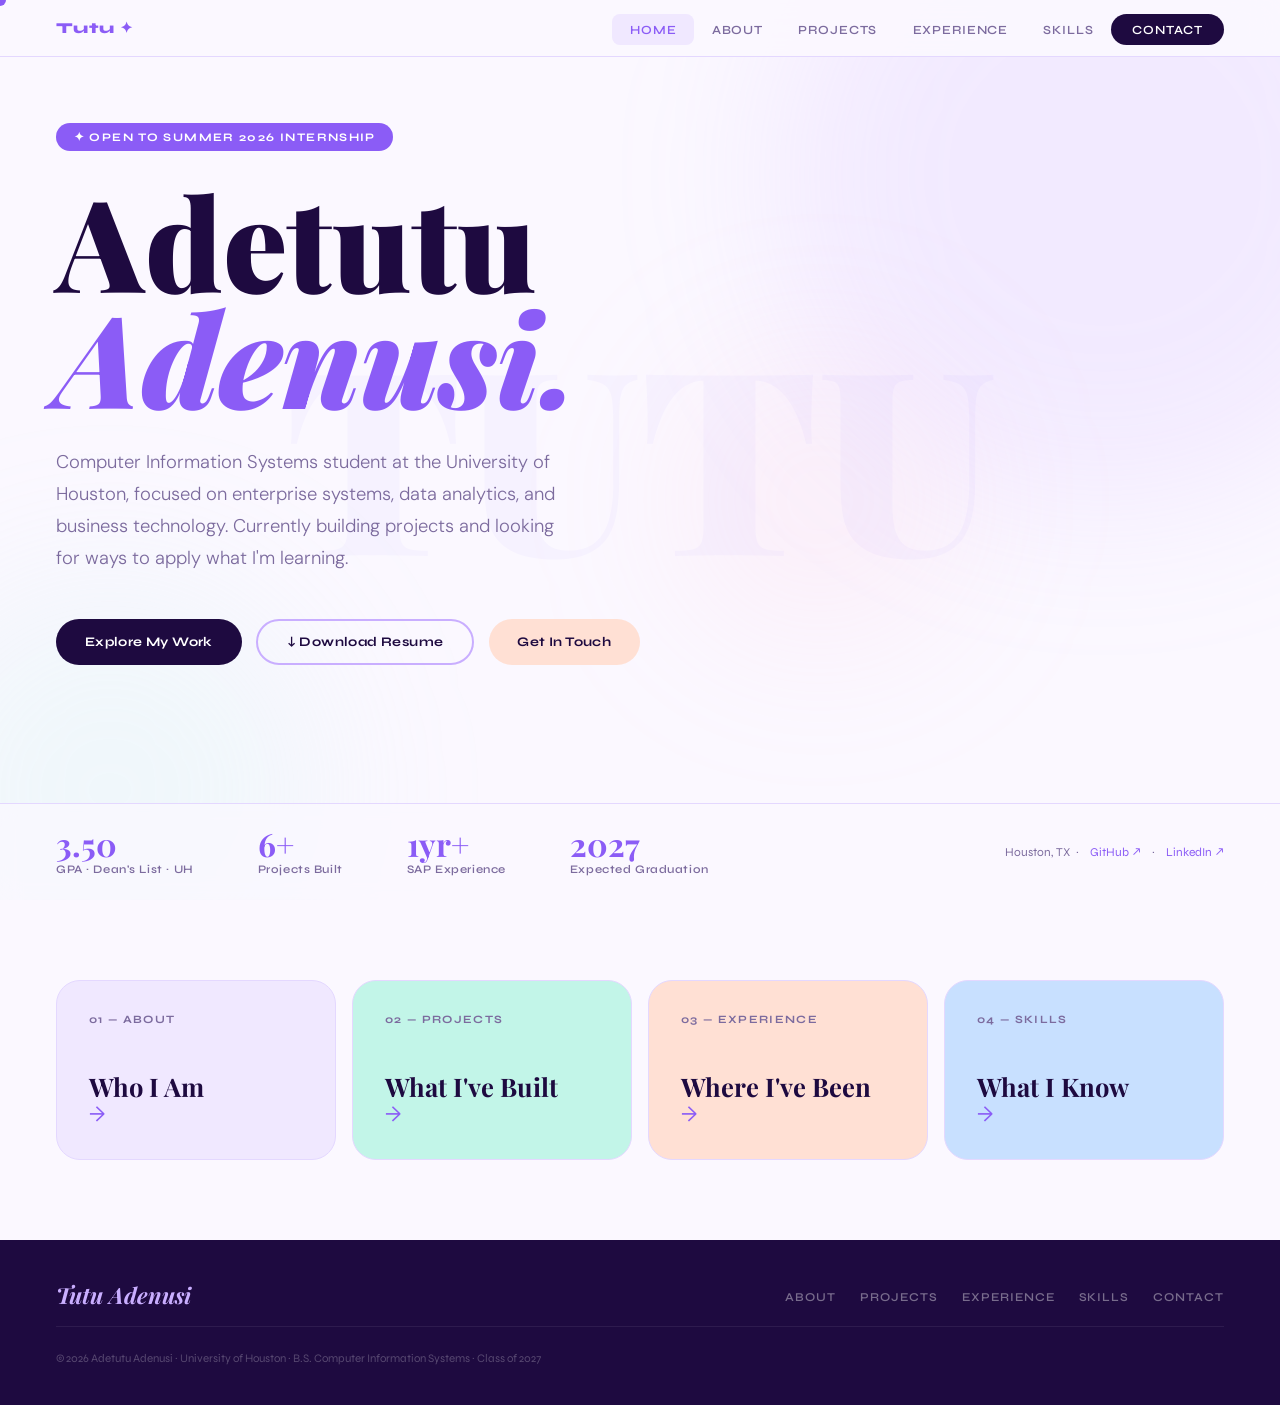
==== index.html @ 3a6b6d00 "Initial portfolio deployment Co-Authored-By: Claude Sonnet 4.6 <noreply@anthropic.com>" ====
<!DOCTYPE html>
<html lang="en">
<head>
  <meta charset="UTF-8"/><meta name="viewport" content="width=device-width, initial-scale=1.0"/>
  <title>Adetutu (Tutu) Adenusi</title>
  <link rel="preconnect" href="https://fonts.googleapis.com"/>
  <link rel="preconnect" href="https://fonts.gstatic.com" crossorigin/>
  <link href="https://fonts.googleapis.com/css2?family=Playfair+Display:ital,wght@0,700;0,900;1,700;1,900&family=Syne:wght@400;600;700;800&family=DM+Sans:wght@300;400;500&display=swap" rel="stylesheet"/>
  <link rel="stylesheet" href="style.css"/>
  <style>
    /* HOME ONLY */
    #hero{min-height:100vh;display:flex;flex-direction:column;justify-content:center;padding:0 3.5rem 7rem;position:relative;overflow:hidden}
    .hb1{width:650px;height:650px;background:rgba(196,160,255,.16);top:-150px;right:-150px;animation:blob 14s ease-in-out infinite alternate}
    .hb2{width:420px;height:420px;background:rgba(194,245,232,.18);bottom:-100px;left:-100px;animation:blob 18s ease-in-out infinite alternate-reverse}
    .hb3{width:280px;height:280px;background:rgba(255,184,212,.14);top:40%;right:25%;animation:blob 11s ease-in-out infinite alternate}
    .bg-name{position:absolute;font-family:'Playfair Display',serif;font-size:clamp(10rem,20vw,22rem);font-weight:900;color:rgba(139,92,246,.04);top:50%;left:50%;transform:translate(-50%,-50%);white-space:nowrap;pointer-events:none;user-select:none;line-height:1}
    .hero-content{position:relative;z-index:2;max-width:900px}
    .hero-tag{display:inline-flex;align-items:center;gap:.5rem;background:var(--violet);color:#fff;font-family:'Syne',sans-serif;font-size:.72rem;font-weight:700;letter-spacing:.12em;text-transform:uppercase;padding:.45rem 1.1rem;border-radius:100px;margin-bottom:2rem}
    h1{font-family:'Playfair Display',serif;font-size:clamp(4.5rem,10vw,9rem);font-weight:900;line-height:.9;color:var(--plum)}
    h1 em{font-style:italic;color:var(--violet);display:block}
    .hero-sub{font-size:1.15rem;color:var(--muted);font-weight:300;line-height:1.75;max-width:520px;margin:2rem 0 2.8rem}
    .hero-btns{display:flex;gap:.9rem;flex-wrap:wrap}
    .hero-bottom{position:absolute;bottom:0;left:0;right:0;border-top:1px solid var(--border);background:rgba(251,248,255,.7);backdrop-filter:blur(10px);display:flex;padding:1.5rem 3.5rem;gap:4rem;z-index:2}
    .hstat-n{font-family:'Playfair Display',serif;font-size:2rem;font-weight:700;color:var(--violet);line-height:1}
    .hstat-l{font-family:'Syne',sans-serif;font-size:.72rem;font-weight:600;letter-spacing:.05em;color:var(--muted);margin-top:.15rem}
    /* quick-nav cards */
    .quick-nav{padding:5rem 3.5rem;display:grid;grid-template-columns:repeat(4,1fr);gap:1rem}
    .qcard{border:1.5px solid var(--border);border-radius:24px;padding:2rem;text-decoration:none;display:flex;flex-direction:column;justify-content:space-between;min-height:180px;transition:all .25s;position:relative;overflow:hidden}
    .qcard:hover{transform:translateY(-5px);border-color:var(--lm);box-shadow:0 20px 50px rgba(139,92,246,.1)}
    .qcard-num{font-family:'Syne',sans-serif;font-size:.7rem;font-weight:700;letter-spacing:.12em;color:var(--muted);margin-bottom:1rem}
    .qcard-title{font-family:'Playfair Display',serif;font-size:1.6rem;font-weight:700;color:var(--plum);line-height:1.1}
    .qcard-arrow{font-size:1.3rem;color:var(--violet);align-self:flex-end}
    .qcard:nth-child(1){background:var(--ll)}
    .qcard:nth-child(2){background:var(--mint)}
    .qcard:nth-child(3){background:var(--peach)}
    .qcard:nth-child(4){background:var(--sky)}
    @media(max-width:900px){#hero{padding:8rem 1.5rem 6rem}.hero-bottom{display:none}.quick-nav{grid-template-columns:1fr 1fr;padding:3rem 1.5rem}}
  </style>
</head>
<body>
<div id="cur"></div>
<nav>
  <a href="index.html" class="logo">Tutu ✦</a>
  <ul class="nav-links">
    <li><a href="index.html" class="active">Home</a></li>
    <li><a href="about.html">About</a></li>
    <li><a href="projects.html">Projects</a></li>
    <li><a href="experience.html">Experience</a></li>
    <li><a href="skills.html">Skills</a></li>
    <li><a href="contact.html" class="nav-cta">Contact</a></li>
  </ul>
</nav>

<main>
  <section id="hero">
    <div class="blob hb1"></div>
    <div class="blob hb2"></div>
    <div class="blob hb3"></div>
    <div class="bg-name">TUTU</div>
    <div class="hero-content">
      <div class="hero-tag anim anim-1">✦ Open to Summer 2026 Internship</div>
      <h1 class="anim anim-2">Adetutu<em>Adenusi.</em></h1>
      <p class="hero-sub anim anim-3">Computer Information Systems student at the University of Houston, focused on enterprise systems, data analytics, and business technology. Currently building projects and looking for ways to apply what I'm learning.</p>
      <div class="hero-btns anim anim-4">
        <a href="about.html" class="btn btn-p">Explore My Work</a>
        <a href="./Adetutu_Adenusi_Resume.pdf" download class="btn btn-o">↓ Download Resume</a>
        <a href="contact.html" class="btn btn-s">Get In Touch</a>
      </div>
    </div>
    <div class="hero-bottom">
      <div><div class="hstat-n">3.50</div><div class="hstat-l">GPA · Dean's List · UH</div></div>
      <div><div class="hstat-n">6+</div><div class="hstat-l">Projects Built</div></div>
      <div><div class="hstat-n">1yr+</div><div class="hstat-l">SAP Experience</div></div>
      <div><div class="hstat-n">2027</div><div class="hstat-l">Expected Graduation</div></div>
      <div style="margin-left:auto;display:flex;align-items:center;gap:.5rem;font-family:'Syne',sans-serif;font-size:.75rem;color:var(--muted)">Houston, TX &nbsp;·&nbsp; <a href="https://github.com/aoadenus" target="_blank" style="color:var(--violet);text-decoration:none">GitHub ↗</a> &nbsp;·&nbsp; <a href="https://linkedin.com/in/adetutuadenusi" target="_blank" style="color:var(--violet);text-decoration:none">LinkedIn ↗</a></div>
    </div>
  </section>

  <section class="quick-nav">
    <a href="about.html" class="qcard reveal hoverable">
      <div class="qcard-num">01 — ABOUT</div>
      <div>
        <div class="qcard-title">Who I Am</div>
        <div class="qcard-arrow">→</div>
      </div>
    </a>
    <a href="projects.html" class="qcard reveal hoverable">
      <div class="qcard-num">02 — PROJECTS</div>
      <div>
        <div class="qcard-title">What I've Built</div>
        <div class="qcard-arrow">→</div>
      </div>
    </a>
    <a href="experience.html" class="qcard reveal hoverable">
      <div class="qcard-num">03 — EXPERIENCE</div>
      <div>
        <div class="qcard-title">Where I've Been</div>
        <div class="qcard-arrow">→</div>
      </div>
    </a>
    <a href="skills.html" class="qcard reveal hoverable">
      <div class="qcard-num">04 — SKILLS</div>
      <div>
        <div class="qcard-title">What I Know</div>
        <div class="qcard-arrow">→</div>
      </div>
    </a>
  </section>
</main>

<footer>
  <span class="footer-left">Tutu Adenusi</span>
  <ul class="footer-links">
    <li><a href="about.html">About</a></li>
    <li><a href="projects.html">Projects</a></li>
    <li><a href="experience.html">Experience</a></li>
    <li><a href="skills.html">Skills</a></li>
    <li><a href="contact.html">Contact</a></li>
  </ul>
  <div class="footer-copy">© 2026 Adetutu Adenusi · University of Houston · B.S. Computer Information Systems · Class of 2027</div>
</footer>

<script>
  const cur=document.getElementById('cur');let mx=0,my=0,cx=0,cy=0;
  document.addEventListener('mousemove',e=>{mx=e.clientX;my=e.clientY});
  (function tick(){cx+=(mx-cx)*.15;cy+=(my-cy)*.15;cur.style.left=cx+'px';cur.style.top=cy+'px';requestAnimationFrame(tick)})();
  document.querySelectorAll('a,button,.hoverable').forEach(el=>{el.addEventListener('mouseenter',()=>cur.classList.add('big'));el.addEventListener('mouseleave',()=>cur.classList.remove('big'))});
  const obs=new IntersectionObserver(e=>e.forEach(x=>{if(x.isIntersecting)x.target.classList.add('visible')}),{threshold:.1});
  document.querySelectorAll('.reveal,.reveal-l,.reveal-r').forEach(r=>obs.observe(r));
</script>
</body>
</html>
---- style.css ----
/* ─── SHARED DESIGN SYSTEM ─── */
*,*::before,*::after{box-sizing:border-box;margin:0;padding:0}
:root{
  --cream:#FBF8FF;
  --white:#FFFFFF;
  --ll:#F0E8FF;
  --lilac:#E2D0FF;
  --lm:#C9AEFF;
  --violet:#8B5CF6;
  --vd:#6D28D9;
  --plum:#1E0A40;
  --ps:#3D1F6E;
  --mint:#C2F5E8;
  --sky:#C8E0FF;
  --peach:#FFE0D4;
  --rose:#FFB8D4;
  --yellow:#FFF3B0;
  --muted:#7C6B9E;
  --border:#E4D8FF;
  --r:20px;
}
html{scroll-behavior:smooth}
body{background:var(--cream);color:var(--plum);font-family:'DM Sans',sans-serif;overflow-x:hidden;cursor:none;min-height:100vh;display:flex;flex-direction:column}
main{flex:1}

/* CURSOR */
#cur{position:fixed;pointer-events:none;z-index:9999;width:12px;height:12px;background:var(--violet);border-radius:50%;transform:translate(-50%,-50%);transition:width .2s,height .2s,opacity .2s;mix-blend-mode:multiply;top:0;left:0}
#cur.big{width:38px;height:38px;background:var(--rose);opacity:.65}

/* NAV */
nav{position:fixed;top:0;left:0;right:0;z-index:200;display:flex;justify-content:space-between;align-items:center;padding:1.1rem 3.5rem;background:rgba(251,248,255,.92);backdrop-filter:blur(20px);border-bottom:1px solid var(--border)}
.logo{font-family:'Syne',sans-serif;font-weight:800;font-size:.95rem;color:var(--violet);text-decoration:none;letter-spacing:.02em}
.nav-links{display:flex;gap:0;list-style:none}
.nav-links a{font-family:'Syne',sans-serif;font-size:.78rem;font-weight:600;color:var(--muted);text-decoration:none;letter-spacing:.07em;text-transform:uppercase;padding:.5rem 1.1rem;border-radius:8px;transition:all .2s}
.nav-links a:hover{color:var(--plum);background:var(--ll)}
.nav-links a.active{color:var(--violet);background:var(--ll)}
.nav-cta{background:var(--plum)!important;color:#fff!important;border-radius:100px!important;padding:.5rem 1.3rem!important}
.nav-cta:hover{background:var(--violet)!important}

/* FOOTER */
footer{background:var(--plum);padding:2.5rem 3.5rem;display:flex;justify-content:space-between;align-items:center;flex-wrap:wrap;gap:1rem}
.footer-left{font-family:'Playfair Display',serif;font-size:1.4rem;font-weight:700;font-style:italic;color:var(--lm)}
.footer-links{display:flex;gap:1.5rem;list-style:none}
.footer-links a{font-family:'Syne',sans-serif;font-size:.75rem;font-weight:600;letter-spacing:.08em;text-transform:uppercase;color:rgba(255,255,255,.4);text-decoration:none;transition:color .2s}
.footer-links a:hover{color:var(--lm)}
.footer-copy{font-family:'Syne',sans-serif;font-size:.72rem;color:rgba(255,255,255,.25);width:100%;padding-top:1.5rem;border-top:1px solid rgba(255,255,255,.07)}

/* SHARED BUTTONS */
.btn{display:inline-flex;align-items:center;gap:.5rem;padding:.8rem 1.8rem;border-radius:100px;font-family:'Syne',sans-serif;font-size:.82rem;font-weight:700;text-decoration:none;cursor:none;border:none;transition:all .22s;letter-spacing:.03em}
.btn-p{background:var(--plum);color:#fff}
.btn-p:hover{background:var(--violet);transform:translateY(-3px);box-shadow:0 10px 30px rgba(139,92,246,.3)}
.btn-o{background:transparent;color:var(--plum);border:2px solid var(--lm)}
.btn-o:hover{background:var(--lilac);border-color:var(--violet);transform:translateY(-3px)}
.btn-v{background:var(--violet);color:#fff}
.btn-v:hover{background:var(--vd);transform:translateY(-3px)}
.btn-s{background:var(--peach);color:var(--plum)}
.btn-s:hover{background:var(--rose);transform:translateY(-3px)}

/* SHARED EYEBROW */
.eyebrow{font-family:'Syne',sans-serif;font-size:.72rem;font-weight:700;letter-spacing:.16em;text-transform:uppercase;color:var(--violet);margin-bottom:1.4rem;display:flex;align-items:center;gap:.6rem}
.eyebrow::before{content:'';width:28px;height:1.5px;background:var(--violet);border-radius:2px;display:inline-block}
.eyebrow-light{color:var(--lm)}
.eyebrow-light::before{background:var(--lm)}

/* PAGE HERO STRIP */
.page-hero{padding:9rem 3.5rem 4rem;position:relative;overflow:hidden}
.page-hero-inner{max-width:900px}
.ph-num{font-family:'Playfair Display',serif;font-size:clamp(8rem,15vw,14rem);font-weight:900;color:rgba(139,92,246,.06);position:absolute;top:3rem;right:3rem;line-height:1;pointer-events:none;user-select:none}
.ph-title{font-family:'Playfair Display',serif;font-size:clamp(3rem,6vw,6rem);font-weight:700;color:var(--plum);line-height:.95;margin-bottom:1.6rem}
.ph-title em{font-style:italic;color:var(--violet)}
.ph-sub{font-size:1.05rem;color:var(--muted);line-height:1.8;max-width:540px;font-weight:300}

/* BLOBS */
.blob{position:absolute;border-radius:50%;filter:blur(80px);pointer-events:none;z-index:0}
@keyframes blob{from{transform:translate(0,0) scale(1)}to{transform:translate(28px,40px) scale(1.08)}}

/* REVEAL ANIMATIONS */
@keyframes fadeUp{from{opacity:0;transform:translateY(30px)}to{opacity:1;transform:translateY(0)}}
.anim{opacity:0;animation:fadeUp .7s ease forwards}
.anim-1{animation-delay:.1s}.anim-2{animation-delay:.2s}.anim-3{animation-delay:.3s}.anim-4{animation-delay:.4s}.anim-5{animation-delay:.5s}
.reveal{opacity:0;transform:translateY(24px);transition:opacity .7s ease,transform .7s ease}
.reveal.visible{opacity:1;transform:none}
.reveal-l{opacity:0;transform:translateX(-24px);transition:opacity .7s ease,transform .7s ease}
.reveal-l.visible{opacity:1;transform:none}
.reveal-r{opacity:0;transform:translateX(24px);transition:opacity .7s ease,transform .7s ease}
.reveal-r.visible{opacity:1;transform:none}

/* SHARED CURSOR SCRIPT TARGET */
.hoverable{}

/* RESPONSIVE NAV */
@media(max-width:900px){nav{padding:1rem 1.5rem}.nav-links{display:none}.page-hero{padding:7rem 1.5rem 3rem}}
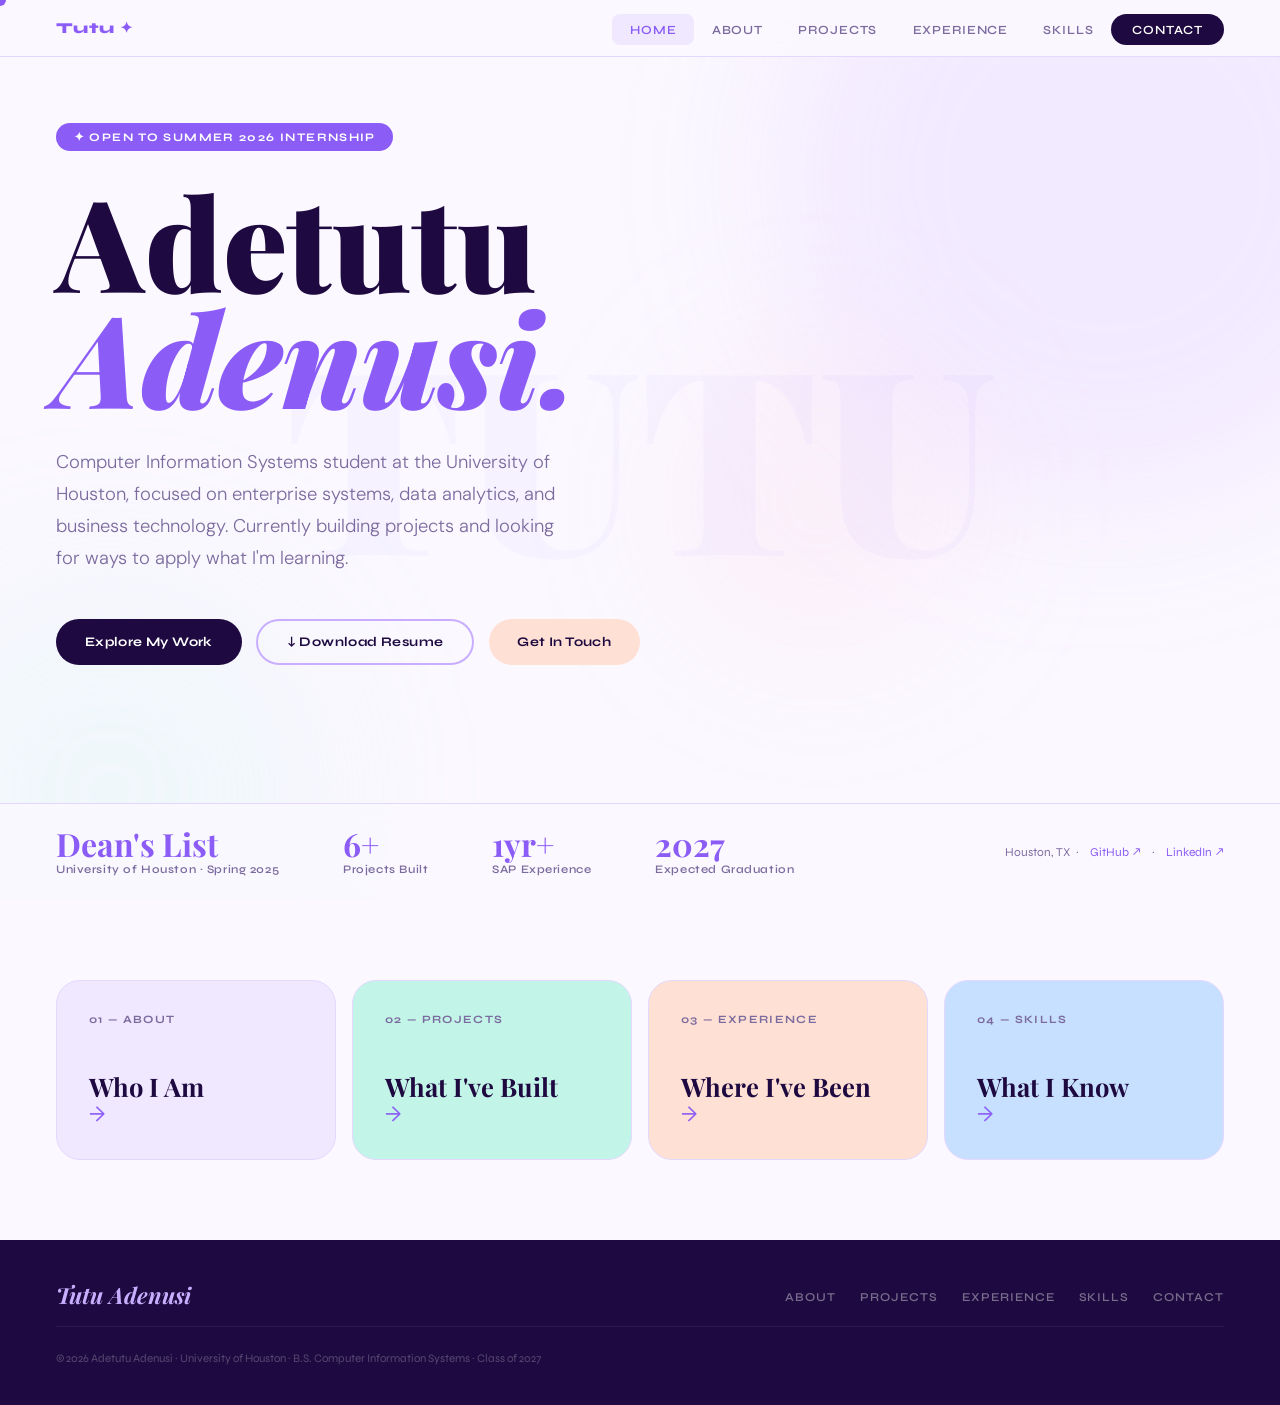
==== commit 08fc19c3: "Refactor educational details and honors in portfolio to remove GPA mentions for a cleaner presentati" ====
--- a/index.html
+++ b/index.html
@@ -68,7 +68,7 @@
       </div>
     </div>
     <div class="hero-bottom">
-      <div><div class="hstat-n">3.50</div><div class="hstat-l">GPA · Dean's List · UH</div></div>
+      <div><div class="hstat-n">Dean's List</div><div class="hstat-l">University of Houston · Spring 2025</div></div>
       <div><div class="hstat-n">6+</div><div class="hstat-l">Projects Built</div></div>
       <div><div class="hstat-n">1yr+</div><div class="hstat-l">SAP Experience</div></div>
       <div><div class="hstat-n">2027</div><div class="hstat-l">Expected Graduation</div></div>
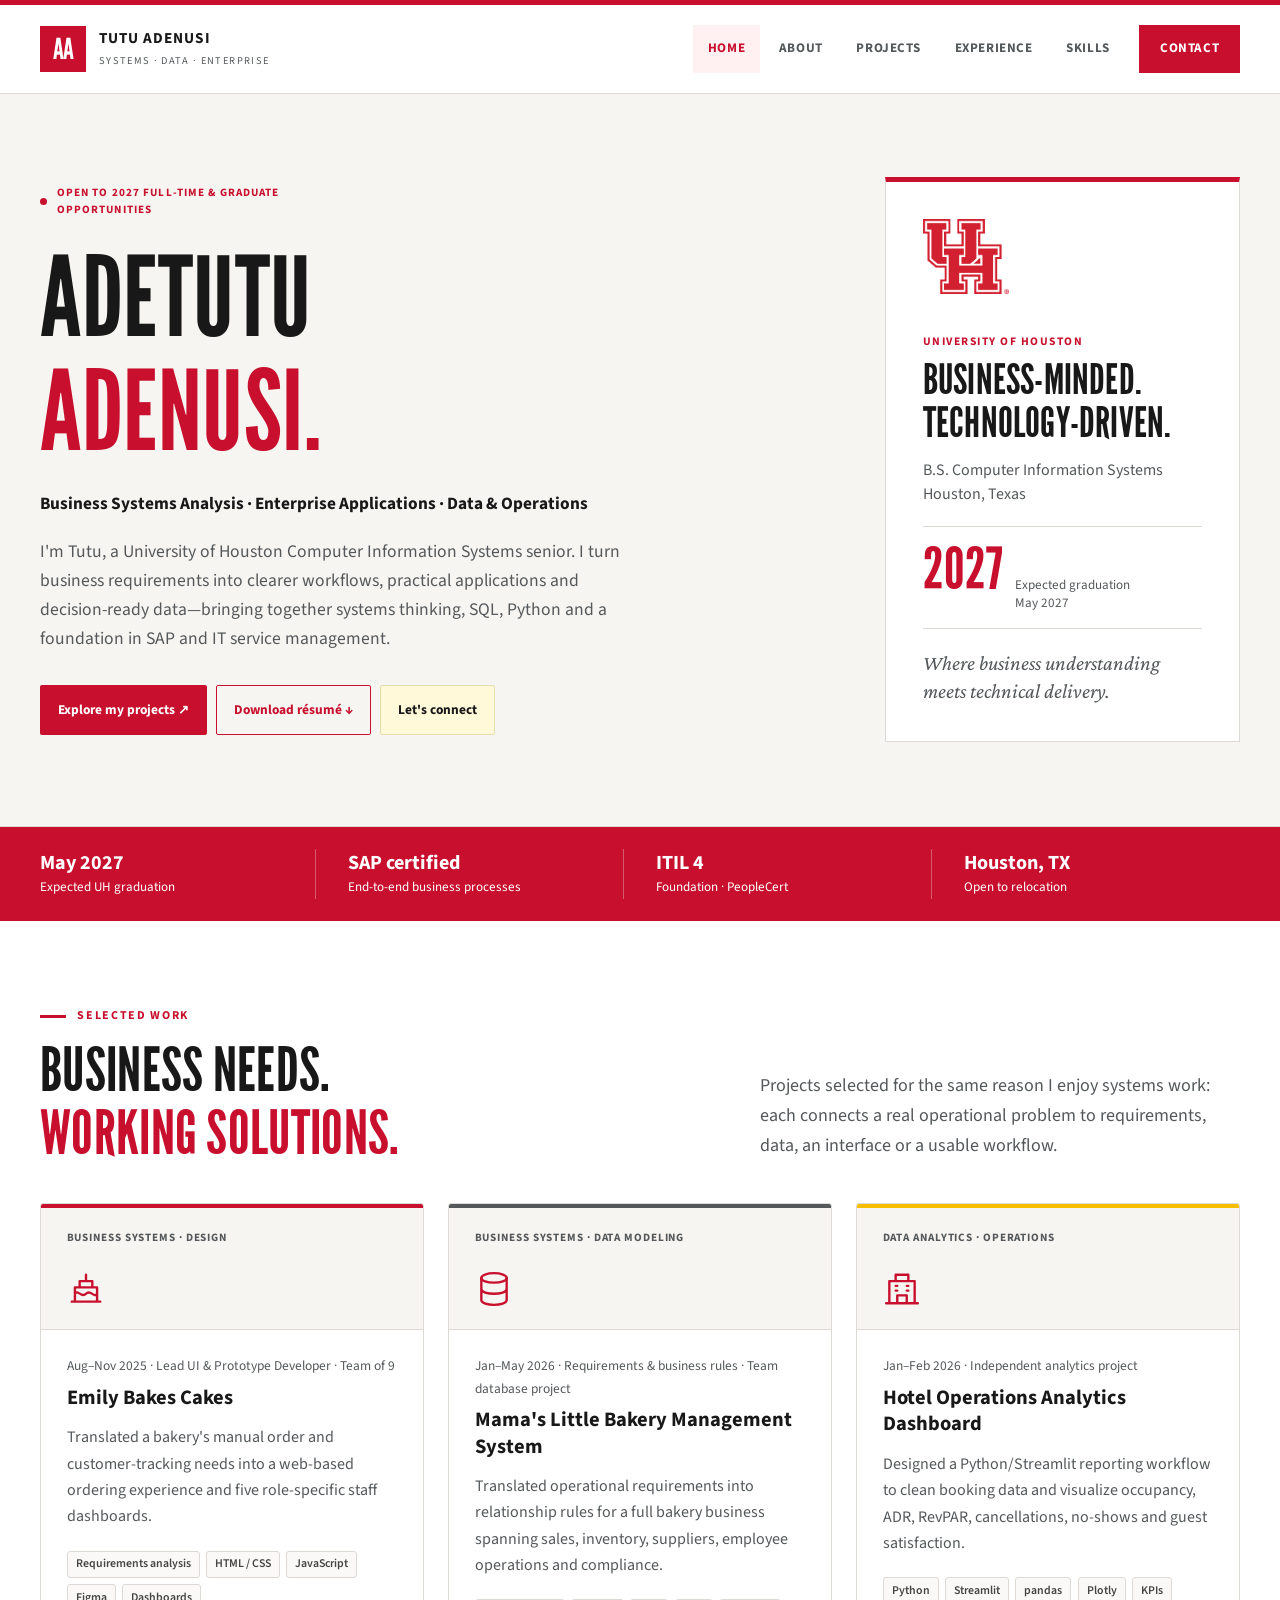
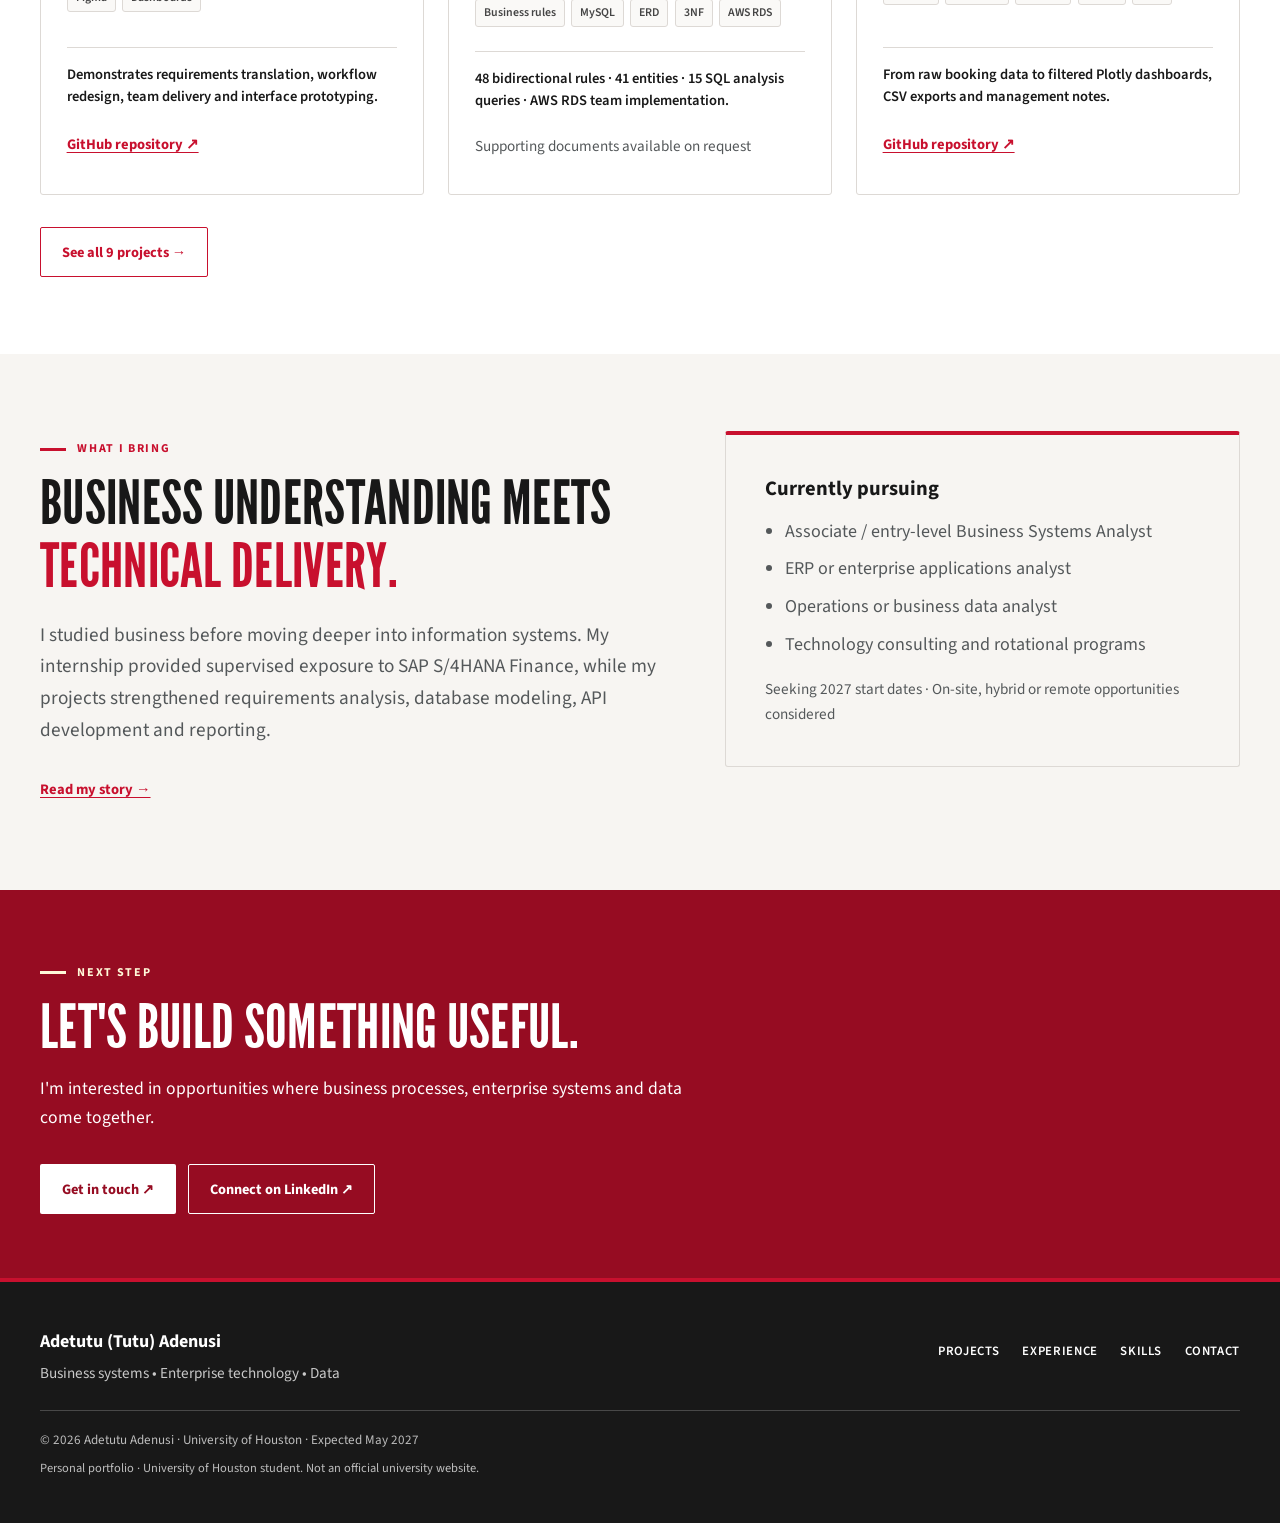
==== commit 4f5de447: "Refresh portfolio for 2027 and replace resume with BSA version Co-authored-by: Copilot <223556219+Co" ====
--- a/index.html
+++ b/index.html
@@ -1,132 +1,264 @@
 <!DOCTYPE html>
 <html lang="en">
 <head>
-  <meta charset="UTF-8"/><meta name="viewport" content="width=device-width, initial-scale=1.0"/>
-  <title>Adetutu (Tutu) Adenusi</title>
-  <link rel="preconnect" href="https://fonts.googleapis.com"/>
-  <link rel="preconnect" href="https://fonts.gstatic.com" crossorigin/>
-  <link href="https://fonts.googleapis.com/css2?family=Playfair+Display:ital,wght@0,700;0,900;1,700;1,900&family=Syne:wght@400;600;700;800&family=DM+Sans:wght@300;400;500&display=swap" rel="stylesheet"/>
-  <link rel="stylesheet" href="style.css"/>
-  <style>
-    /* HOME ONLY */
-    #hero{min-height:100vh;display:flex;flex-direction:column;justify-content:center;padding:0 3.5rem 7rem;position:relative;overflow:hidden}
-    .hb1{width:650px;height:650px;background:rgba(196,160,255,.16);top:-150px;right:-150px;animation:blob 14s ease-in-out infinite alternate}
-    .hb2{width:420px;height:420px;background:rgba(194,245,232,.18);bottom:-100px;left:-100px;animation:blob 18s ease-in-out infinite alternate-reverse}
-    .hb3{width:280px;height:280px;background:rgba(255,184,212,.14);top:40%;right:25%;animation:blob 11s ease-in-out infinite alternate}
-    .bg-name{position:absolute;font-family:'Playfair Display',serif;font-size:clamp(10rem,20vw,22rem);font-weight:900;color:rgba(139,92,246,.04);top:50%;left:50%;transform:translate(-50%,-50%);white-space:nowrap;pointer-events:none;user-select:none;line-height:1}
-    .hero-content{position:relative;z-index:2;max-width:900px}
-    .hero-tag{display:inline-flex;align-items:center;gap:.5rem;background:var(--violet);color:#fff;font-family:'Syne',sans-serif;font-size:.72rem;font-weight:700;letter-spacing:.12em;text-transform:uppercase;padding:.45rem 1.1rem;border-radius:100px;margin-bottom:2rem}
-    h1{font-family:'Playfair Display',serif;font-size:clamp(4.5rem,10vw,9rem);font-weight:900;line-height:.9;color:var(--plum)}
-    h1 em{font-style:italic;color:var(--violet);display:block}
-    .hero-sub{font-size:1.15rem;color:var(--muted);font-weight:300;line-height:1.75;max-width:520px;margin:2rem 0 2.8rem}
-    .hero-btns{display:flex;gap:.9rem;flex-wrap:wrap}
-    .hero-bottom{position:absolute;bottom:0;left:0;right:0;border-top:1px solid var(--border);background:rgba(251,248,255,.7);backdrop-filter:blur(10px);display:flex;padding:1.5rem 3.5rem;gap:4rem;z-index:2}
-    .hstat-n{font-family:'Playfair Display',serif;font-size:2rem;font-weight:700;color:var(--violet);line-height:1}
-    .hstat-l{font-family:'Syne',sans-serif;font-size:.72rem;font-weight:600;letter-spacing:.05em;color:var(--muted);margin-top:.15rem}
-    /* quick-nav cards */
-    .quick-nav{padding:5rem 3.5rem;display:grid;grid-template-columns:repeat(4,1fr);gap:1rem}
-    .qcard{border:1.5px solid var(--border);border-radius:24px;padding:2rem;text-decoration:none;display:flex;flex-direction:column;justify-content:space-between;min-height:180px;transition:all .25s;position:relative;overflow:hidden}
-    .qcard:hover{transform:translateY(-5px);border-color:var(--lm);box-shadow:0 20px 50px rgba(139,92,246,.1)}
-    .qcard-num{font-family:'Syne',sans-serif;font-size:.7rem;font-weight:700;letter-spacing:.12em;color:var(--muted);margin-bottom:1rem}
-    .qcard-title{font-family:'Playfair Display',serif;font-size:1.6rem;font-weight:700;color:var(--plum);line-height:1.1}
-    .qcard-arrow{font-size:1.3rem;color:var(--violet);align-self:flex-end}
-    .qcard:nth-child(1){background:var(--ll)}
-    .qcard:nth-child(2){background:var(--mint)}
-    .qcard:nth-child(3){background:var(--peach)}
-    .qcard:nth-child(4){background:var(--sky)}
-    @media(max-width:900px){#hero{padding:8rem 1.5rem 6rem}.hero-bottom{display:none}.quick-nav{grid-template-columns:1fr 1fr;padding:3rem 1.5rem}}
-  </style>
+<meta charset="utf-8">
+<meta name="viewport" content="width=device-width,initial-scale=1">
+<title>Business Systems &amp; Enterprise Technology Portfolio | Adetutu (Tutu) Adenusi</title>
+<meta name="description" content="Adetutu (Tutu) Adenusi: University of Houston CIS senior graduating in May 2027, focused on business systems analysis, SAP enterprise processes, SQL, Python and data analytics.">
+<meta name="theme-color" content="#c8102e">
+<meta property="og:type" content="website">
+<meta property="og:site_name" content="Adetutu Adenusi Portfolio">
+<meta property="og:title" content="Business Systems &amp; Enterprise Technology Portfolio | Adetutu Adenusi">
+<meta property="og:description" content="Adetutu (Tutu) Adenusi: University of Houston CIS senior graduating in May 2027, focused on business systems analysis, SAP enterprise processes, SQL, Python and data analytics.">
+<meta property="og:url" content="https://aoadenus.github.io/">
+<link rel="canonical" href="https://aoadenus.github.io/">
+<link rel="icon" type="image/svg+xml" href="assets/favicon.svg">
+<link rel="stylesheet" href="assets/fonts/fonts.css">
+<link rel="stylesheet" href="style.css">
+<script src="assets/js/site.js" defer>
+</script>
 </head>
 <body>
-<div id="cur"></div>
-<nav>
-  <a href="index.html" class="logo">Tutu ✦</a>
-  <ul class="nav-links">
-    <li><a href="index.html" class="active">Home</a></li>
-    <li><a href="about.html">About</a></li>
-    <li><a href="projects.html">Projects</a></li>
-    <li><a href="experience.html">Experience</a></li>
-    <li><a href="skills.html">Skills</a></li>
-    <li><a href="contact.html" class="nav-cta">Contact</a></li>
-  </ul>
+<a class="skip" href="#main">Skip to main content</a>
+<header class="site-header">
+<div class="container header-inner">
+<a class="brand" href="index.html" aria-label="Tutu Adenusi, homepage">
+<span class="brand-mark" aria-hidden="true">AA</span>
+<span class="brand-name">
+<strong>TUTU ADENUSI</strong>
+<small>SYSTEMS · DATA · ENTERPRISE</small>
+</span>
+</a>
+<nav class="desktop-nav" aria-label="Main navigation">
+<a href="index.html" aria-current="page">Home</a>
+<a href="about.html">About</a>
+<a href="projects.html">Projects</a>
+<a href="experience.html">Experience</a>
+<a href="skills.html">Skills</a>
+<a href="contact.html" class="nav-contact">Contact</a>
 </nav>
-
-<main>
-  <section id="hero">
-    <div class="blob hb1"></div>
-    <div class="blob hb2"></div>
-    <div class="blob hb3"></div>
-    <div class="bg-name">TUTU</div>
-    <div class="hero-content">
-      <div class="hero-tag anim anim-1">✦ Open to Summer 2026 Internship</div>
-      <h1 class="anim anim-2">Adetutu<em>Adenusi.</em></h1>
-      <p class="hero-sub anim anim-3">Computer Information Systems student at the University of Houston, focused on enterprise systems, data analytics, and business technology. Currently building projects and looking for ways to apply what I'm learning.</p>
-      <div class="hero-btns anim anim-4">
-        <a href="about.html" class="btn btn-p">Explore My Work</a>
-        <a href="./Adetutu_Adenusi_Resume.pdf" download class="btn btn-o">↓ Download Resume</a>
-        <a href="contact.html" class="btn btn-s">Get In Touch</a>
-      </div>
-    </div>
-    <div class="hero-bottom">
-      <div><div class="hstat-n">Dean's List</div><div class="hstat-l">University of Houston · Spring 2025</div></div>
-      <div><div class="hstat-n">6+</div><div class="hstat-l">Projects Built</div></div>
-      <div><div class="hstat-n">1yr+</div><div class="hstat-l">SAP Experience</div></div>
-      <div><div class="hstat-n">2027</div><div class="hstat-l">Expected Graduation</div></div>
-      <div style="margin-left:auto;display:flex;align-items:center;gap:.5rem;font-family:'Syne',sans-serif;font-size:.75rem;color:var(--muted)">Houston, TX &nbsp;·&nbsp; <a href="https://github.com/aoadenus" target="_blank" style="color:var(--violet);text-decoration:none">GitHub ↗</a> &nbsp;·&nbsp; <a href="https://linkedin.com/in/adetutuadenusi" target="_blank" style="color:var(--violet);text-decoration:none">LinkedIn ↗</a></div>
-    </div>
-  </section>
-
-  <section class="quick-nav">
-    <a href="about.html" class="qcard reveal hoverable">
-      <div class="qcard-num">01 — ABOUT</div>
-      <div>
-        <div class="qcard-title">Who I Am</div>
-        <div class="qcard-arrow">→</div>
-      </div>
-    </a>
-    <a href="projects.html" class="qcard reveal hoverable">
-      <div class="qcard-num">02 — PROJECTS</div>
-      <div>
-        <div class="qcard-title">What I've Built</div>
-        <div class="qcard-arrow">→</div>
-      </div>
-    </a>
-    <a href="experience.html" class="qcard reveal hoverable">
-      <div class="qcard-num">03 — EXPERIENCE</div>
-      <div>
-        <div class="qcard-title">Where I've Been</div>
-        <div class="qcard-arrow">→</div>
-      </div>
-    </a>
-    <a href="skills.html" class="qcard reveal hoverable">
-      <div class="qcard-num">04 — SKILLS</div>
-      <div>
-        <div class="qcard-title">What I Know</div>
-        <div class="qcard-arrow">→</div>
-      </div>
-    </a>
-  </section>
+<nav class="mobile-nav" aria-label="Mobile navigation">
+<details>
+<summary>Menu</summary>
+<ul>
+<li>
+<a href="index.html" aria-current="page">Home</a>
+</li>
+<li>
+<a href="about.html">About</a>
+</li>
+<li>
+<a href="projects.html">Projects</a>
+</li>
+<li>
+<a href="experience.html">Experience</a>
+</li>
+<li>
+<a href="skills.html">Skills</a>
+</li>
+<li>
+<a href="contact.html">Contact</a>
+</li>
+</ul>
+</details>
+</nav>
+</div>
+</header>
+<main id="main" tabindex="-1">
+<section class="hero">
+<div class="container hero-inner">
+<div class="hero-copy">
+<span class="hero-kicker">Open to 2027 full-time &amp; graduate opportunities</span>
+<h1>Adetutu <span class="italic">Adenusi.</span>
+</h1>
+<div class="role">Business Systems Analysis · Enterprise Applications · Data &amp; Operations</div>
+<p class="lead">I'm Tutu, a University of Houston Computer Information Systems senior. I turn business requirements into clearer workflows, practical applications and decision-ready data—bringing together systems thinking, SQL, Python and a foundation in SAP and IT service management.</p>
+<div class="ctas">
+<a class="btn btn-primary" href="projects.html">Explore my projects ↗</a>
+<a class="btn btn-outline" href="Adetutu_Adenusi_Resume.pdf" download>Download résumé ↓</a>
+<a class="btn btn-soft" href="contact.html">Let's connect</a>
+</div>
+</div>
+<aside class="hero-profile" aria-label="University of Houston education">
+  <img class="uh-mark" src="assets/brand/uh-interlocking.png" alt="University of Houston" width="86" height="75">
+  <p class="profile-label">University of Houston</p>
+  <h2>Business-minded.<br>Technology-driven.</h2>
+  <p class="degree">B.S. Computer Information Systems<br>Houston, Texas</p>
+  <div class="profile-year">
+<strong>2027</strong>
+<span>Expected graduation<br>May 2027</span>
+</div>
+  <p class="profile-note">Where business understanding<br>meets technical delivery.</p>
+</aside>
+</div>
+</section>
+<div class="strip">
+<div class="container strip-inner">
+<div class="stat">
+<strong>May 2027</strong>
+<span>Expected UH graduation</span>
+</div>
+<div class="stat">
+<strong>SAP certified</strong>
+<span>End-to-end business processes</span>
+</div>
+<div class="stat">
+<strong>ITIL 4</strong>
+<span>Foundation · PeopleCert</span>
+</div>
+<div class="stat">
+<strong>Houston, TX</strong>
+<span>Open to relocation</span>
+</div>
+</div>
+</div>
+<section class="section">
+<div class="container">
+<div class="section-head">
+<div>
+<span class="eyebrow">Selected work</span>
+<h2>Business needs.<br>
+<span class="italic">Working solutions.</span>
+</h2>
+</div>
+<p>Projects selected for the same reason I enjoy systems work: each connects a real operational problem to requirements, data, an interface or a usable workflow.</p>
+</div>
+<div class="cards">
+<article class="card">
+<div class="card-top">
+<span class="kind">Business systems · Design</span>
+<span class="icon" aria-hidden="true">
+<svg viewBox="0 0 24 24" fill="none" stroke="currentColor" stroke-width="1.5" stroke-linecap="round" stroke-linejoin="round" focusable="false">
+<path d="M5 11h14v9H5zM3 20h18M8 11V7h8v4M12 7V3M5 15c2-3 4 3 7 0s5 3 7 0"/>
+</svg>
+</span>
+</div>
+    <div class="card-body">
+<p class="small" style="margin-bottom:.45rem">Aug–Nov 2025 · Lead UI & Prototype Developer · Team of 9</p>
+<h3>Emily Bakes Cakes</h3>
+<p>Translated a bakery's manual order and customer-tracking needs into a web-based ordering experience and five role-specific staff dashboards.</p>
+<div class="tags">
+<span class="tag">Requirements analysis</span>
+<span class="tag">HTML / CSS</span>
+<span class="tag">JavaScript</span>
+<span class="tag">Figma</span>
+<span class="tag">Dashboards</span>
+</div>
+<div class="impact">Demonstrates requirements translation, workflow redesign, team delivery and interface prototyping.</div>
+<div class="links">
+<a class="text-link" href="https://github.com/aoadenus/emily-bakes-cakes-web-portal" target="_blank" rel="noopener noreferrer">GitHub repository ↗</a>
+</div>
+</div>
+</article>
+<article class="card">
+<div class="card-top">
+<span class="kind">Business systems · Data modeling</span>
+<span class="icon" aria-hidden="true">
+<svg viewBox="0 0 24 24" fill="none" stroke="currentColor" stroke-width="1.5" stroke-linecap="round" stroke-linejoin="round" focusable="false">
+<ellipse cx="12" cy="5" rx="8" ry="3"/>
+<path d="M4 5v7c0 4 16 4 16 0V5M4 12v7c0 4 16 4 16 0v-7"/>
+</svg>
+</span>
+</div>
+    <div class="card-body">
+<p class="small" style="margin-bottom:.45rem">Jan–May 2026 · Requirements & business rules · Team database project</p>
+<h3>Mama's Little Bakery Management System</h3>
+<p>Translated operational requirements into relationship rules for a full bakery business spanning sales, inventory, suppliers, employee operations and compliance.</p>
+<div class="tags">
+<span class="tag">Business rules</span>
+<span class="tag">MySQL</span>
+<span class="tag">ERD</span>
+<span class="tag">3NF</span>
+<span class="tag">AWS RDS</span>
+</div>
+<div class="impact">48 bidirectional rules · 41 entities · 15 SQL analysis queries · AWS RDS team implementation.</div>
+<div class="links">
+<span class="small">Supporting documents available on request</span>
+</div>
+</div>
+</article>
+<article class="card">
+<div class="card-top">
+<span class="kind">Data analytics · Operations</span>
+<span class="icon" aria-hidden="true">
+<svg viewBox="0 0 24 24" fill="none" stroke="currentColor" stroke-width="1.5" stroke-linecap="round" stroke-linejoin="round" focusable="false">
+<path d="M4 21V7h16v14M2 21h20M8 7V3h8v4M9 21v-5h6v5M8 10h1m6 0h1M8 13h1m6 0h1"/>
+</svg>
+</span>
+</div>
+    <div class="card-body">
+<p class="small" style="margin-bottom:.45rem">Jan–Feb 2026 · Independent analytics project</p>
+<h3>Hotel Operations Analytics Dashboard</h3>
+<p>Designed a Python/Streamlit reporting workflow to clean booking data and visualize occupancy, ADR, RevPAR, cancellations, no-shows and guest satisfaction.</p>
+<div class="tags">
+<span class="tag">Python</span>
+<span class="tag">Streamlit</span>
+<span class="tag">pandas</span>
+<span class="tag">Plotly</span>
+<span class="tag">KPIs</span>
+</div>
+<div class="impact">From raw booking data to filtered Plotly dashboards, CSV exports and management notes.</div>
+<div class="links">
+<a class="text-link" href="https://github.com/aoadenus/hotel-operations-analytics-dashboard" target="_blank" rel="noopener noreferrer">GitHub repository ↗</a>
+</div>
+</div>
+</article>
+</div>
+<div class="ctas">
+<a class="btn btn-outline" href="projects.html">See all 9 projects →</a>
+</div>
+</div>
+</section>
+<section class="section section-alt">
+<div class="container grid-2">
+<div>
+<span class="eyebrow">What I bring</span>
+<h2>Business understanding meets <span class="italic">technical delivery.</span>
+</h2>
+<p class="lead">I studied business before moving deeper into information systems. My internship provided supervised exposure to SAP S/4HANA Finance, while my projects strengthened requirements analysis, database modeling, API development and reporting.</p>
+<a href="about.html" class="text-link">Read my story →</a>
+</div>
+<div class="panel soft">
+<h3>Currently pursuing</h3>
+<ul class="bullets">
+<li>Associate / entry-level Business Systems Analyst</li>
+<li>ERP or enterprise applications analyst</li>
+<li>Operations or business data analyst</li>
+<li>Technology consulting and rotational programs</li>
+</ul>
+<p class="small" style="margin-top:1.1rem">Seeking 2027 start dates · On-site, hybrid or remote opportunities considered</p>
+</div>
+</div>
+</section>
+<section class="cta-band">
+<div class="container">
+<span class="eyebrow" style="color:var(--mint)">Next step</span>
+<h2>Let's build something useful.</h2>
+<p>I'm interested in opportunities where business processes, enterprise systems and data come together.</p>
+<div class="ctas">
+<a class="btn btn-primary" href="contact.html">Get in touch ↗</a>
+<a class="btn btn-outline" href="https://www.linkedin.com/in/adetutuadenusi" target="_blank" rel="noopener noreferrer">Connect on LinkedIn ↗</a>
+</div>
+</div>
+</section>
 </main>
-
-<footer>
-  <span class="footer-left">Tutu Adenusi</span>
-  <ul class="footer-links">
-    <li><a href="about.html">About</a></li>
-    <li><a href="projects.html">Projects</a></li>
-    <li><a href="experience.html">Experience</a></li>
-    <li><a href="skills.html">Skills</a></li>
-    <li><a href="contact.html">Contact</a></li>
-  </ul>
-  <div class="footer-copy">© 2026 Adetutu Adenusi · University of Houston · B.S. Computer Information Systems · Class of 2027</div>
+<footer class="footer">
+<div class="container">
+<div class="footer-inner">
+<div>
+<strong>Adetutu (Tutu) Adenusi</strong>
+<p style="margin:.25rem 0 0">Business systems • Enterprise technology • Data</p>
+</div>
+<div class="footer-links">
+<a href="projects.html">Projects</a>
+<a href="experience.html">Experience</a>
+<a href="skills.html">Skills</a>
+<a href="contact.html">Contact</a>
+</div>
+</div>
+<small>© 2026 Adetutu Adenusi · University of Houston · Expected May 2027</small>
+<span class="affiliation-note">Personal portfolio · University of Houston student. Not an official university website.</span>
+</div>
 </footer>
-
-<script>
-  const cur=document.getElementById('cur');let mx=0,my=0,cx=0,cy=0;
-  document.addEventListener('mousemove',e=>{mx=e.clientX;my=e.clientY});
-  (function tick(){cx+=(mx-cx)*.15;cy+=(my-cy)*.15;cur.style.left=cx+'px';cur.style.top=cy+'px';requestAnimationFrame(tick)})();
-  document.querySelectorAll('a,button,.hoverable').forEach(el=>{el.addEventListener('mouseenter',()=>cur.classList.add('big'));el.addEventListener('mouseleave',()=>cur.classList.remove('big'))});
-  const obs=new IntersectionObserver(e=>e.forEach(x=>{if(x.isIntersecting)x.target.classList.add('visible')}),{threshold:.1});
-  document.querySelectorAll('.reveal,.reveal-l,.reveal-r').forEach(r=>obs.observe(r));
-</script>
 </body>
 </html>
--- a/assets/fonts/fonts.css
+++ b/assets/fonts/fonts.css
@@ -0,0 +1,29 @@
+/* Locally served UH typefaces. Sources and licenses: ../brand/README.md. */
+@font-face {
+  font-family: "League Gothic";
+  src: url("league-gothic.woff2") format("woff2");
+  font-style: normal;
+  font-weight: 400;
+  font-display: swap;
+}
+@font-face {
+  font-family: "Source Sans 3";
+  src: url("source-sans-3-latin.woff2") format("woff2");
+  font-style: normal;
+  font-weight: 400 700;
+  font-display: swap;
+}
+@font-face {
+  font-family: "Crimson Pro";
+  src: url("crimson-pro-latin.woff2") format("woff2");
+  font-style: normal;
+  font-weight: 400;
+  font-display: swap;
+}
+@font-face {
+  font-family: "Crimson Pro";
+  src: url("crimson-pro-italic-latin.woff2") format("woff2");
+  font-style: italic;
+  font-weight: 400;
+  font-display: swap;
+}
--- a/style.css
+++ b/style.css
@@ -1,92 +1,113 @@
-/* ─── SHARED DESIGN SYSTEM ─── */
-*,*::before,*::after{box-sizing:border-box;margin:0;padding:0}
-:root{
-  --cream:#FBF8FF;
-  --white:#FFFFFF;
-  --ll:#F0E8FF;
-  --lilac:#E2D0FF;
-  --lm:#C9AEFF;
-  --violet:#8B5CF6;
-  --vd:#6D28D9;
-  --plum:#1E0A40;
-  --ps:#3D1F6E;
-  --mint:#C2F5E8;
-  --sky:#C8E0FF;
-  --peach:#FFE0D4;
-  --rose:#FFB8D4;
-  --yellow:#FFF3B0;
-  --muted:#7C6B9E;
-  --border:#E4D8FF;
-  --r:20px;
+/* UH-inspired personal portfolio. Official marks are used unaltered. */
+:root {
+  --red:#c8102e; --brick:#960c22; --ink:#181818; --slate:#54585a;
+  --paper:#f7f5f2; --cream:#fff9d9; --gold:#f6be00; --white:#fff;
+  --border:#ddd9d5; --muted:var(--slate); --shadow:0 16px 42px rgb(24 24 24 / 7%); --max:1200px;
+  --mint:var(--cream); --plum:var(--ink); --violet:var(--red);
 }
-html{scroll-behavior:smooth}
-body{background:var(--cream);color:var(--plum);font-family:'DM Sans',sans-serif;overflow-x:hidden;cursor:none;min-height:100vh;display:flex;flex-direction:column}
-main{flex:1}
+*,*::before,*::after{box-sizing:border-box}
+html{scroll-behavior:smooth;scroll-padding-top:110px}
+body{margin:0;background:var(--white);color:var(--ink);font:400 18px/1.65 'Source Sans 3',Arial,sans-serif}
+button,input{font:inherit}button{cursor:pointer}button:disabled{cursor:wait}
+a{color:var(--red);text-underline-offset:.22em}a:hover{color:var(--brick)}
+img{display:block;max-width:100%;height:auto}svg{display:block}[hidden]{display:none!important}
+:focus-visible{outline:3px solid var(--red);outline-offset:5px}
+.footer :focus-visible,.cta-band :focus-visible{outline-color:var(--gold)}
+.skip{position:fixed;left:1rem;top:-120px;padding:.8rem 1.2rem;background:var(--ink);color:white;z-index:100}.skip:focus{top:1rem}
+.container{width:min(var(--max),calc(100% - 4rem));margin-inline:auto}main:focus{outline:none}
+.sr-only{position:absolute;width:1px;height:1px;padding:0;margin:-1px;overflow:hidden;clip:rect(0,0,0,0);white-space:nowrap;border:0}
 
-/* CURSOR */
-#cur{position:fixed;pointer-events:none;z-index:9999;width:12px;height:12px;background:var(--violet);border-radius:50%;transform:translate(-50%,-50%);transition:width .2s,height .2s,opacity .2s;mix-blend-mode:multiply;top:0;left:0}
-#cur.big{width:38px;height:38px;background:var(--rose);opacity:.65}
+/* Personal identity and navigation */
+.site-header{position:sticky;top:0;z-index:50;border-top:5px solid var(--red);border-bottom:1px solid var(--border);background:rgb(255 255 255 / 98%)}
+.header-inner{min-height:88px;display:flex;align-items:center;justify-content:space-between;gap:1.5rem}
+.brand{display:inline-flex;align-items:center;gap:.8rem;min-height:48px;color:var(--ink);text-decoration:none}
+.brand-mark{display:grid;place-items:center;width:46px;height:46px;background:var(--red);color:white;font:400 29px/1 'League Gothic',Impact,sans-serif;letter-spacing:-.02em}
+.brand-name{display:flex;flex-direction:column}.brand-name strong{font-size:.95rem;font-weight:700;letter-spacing:.07em;line-height:1.2}.brand-name small{color:var(--slate);font-size:.65rem;letter-spacing:.13em;margin-top:.28rem}
+.desktop-nav{display:flex;align-items:center;gap:.3rem}
+.desktop-nav a,.mobile-nav a{display:inline-flex;align-items:center;min-height:48px;padding:.65rem .9rem;text-decoration:none;font-size:.82rem;font-weight:700;letter-spacing:.045em;text-transform:uppercase;color:var(--slate)}
+.desktop-nav a:hover,.desktop-nav a[aria-current=page],.mobile-nav a:hover,.mobile-nav a[aria-current=page]{color:var(--red);background:#fff0f1}
+.desktop-nav a.nav-contact{margin-left:.65rem;padding-inline:1.3rem;color:white;background:var(--red)}.desktop-nav a.nav-contact:hover{background:var(--brick)}.desktop-nav a.nav-contact[aria-current=page]{box-shadow:inset 0 -4px var(--gold)}
+.mobile-nav{display:none;position:relative}
+.mobile-nav summary{display:flex;align-items:center;justify-content:center;gap:.5rem;min-width:84px;min-height:48px;padding:.6rem .8rem;border:1px solid var(--border);font-size:.9rem;font-weight:700;cursor:pointer;list-style:none}
+.mobile-nav summary::-webkit-details-marker{display:none}.mobile-nav summary::after{content:'☰';font-size:1rem;color:var(--red)}.mobile-nav details[open] summary::after{content:'×';font-size:1.4rem;line-height:1}
+.mobile-nav details[open] ul{position:absolute;top:calc(100% + 1rem);right:0;width:min(290px,calc(100vw - 2rem));max-height:calc(100dvh - 125px);overflow-y:auto;margin:0;padding:.5rem;list-style:none;background:white;border:1px solid var(--border);border-top:3px solid var(--red);box-shadow:var(--shadow)}
+.mobile-nav li a{display:flex;padding:.7rem 1rem}
 
-/* NAV */
-nav{position:fixed;top:0;left:0;right:0;z-index:200;display:flex;justify-content:space-between;align-items:center;padding:1.1rem 3.5rem;background:rgba(251,248,255,.92);backdrop-filter:blur(20px);border-bottom:1px solid var(--border)}
-.logo{font-family:'Syne',sans-serif;font-weight:800;font-size:.95rem;color:var(--violet);text-decoration:none;letter-spacing:.02em}
-.nav-links{display:flex;gap:0;list-style:none}
-.nav-links a{font-family:'Syne',sans-serif;font-size:.78rem;font-weight:600;color:var(--muted);text-decoration:none;letter-spacing:.07em;text-transform:uppercase;padding:.5rem 1.1rem;border-radius:8px;transition:all .2s}
-.nav-links a:hover{color:var(--plum);background:var(--ll)}
-.nav-links a.active{color:var(--violet);background:var(--ll)}
-.nav-cta{background:var(--plum)!important;color:#fff!important;border-radius:100px!important;padding:.5rem 1.3rem!important}
-.nav-cta:hover{background:var(--violet)!important}
+/* Type and calls to action */
+h1,h2,h3,p{margin-top:0}
+h1,h2{font-family:'League Gothic',Impact,'Arial Narrow',sans-serif;font-weight:400;line-height:1.02;letter-spacing:.005em;text-transform:uppercase}
+h1{font-size:clamp(4.4rem,8.7vw,8.4rem);margin-bottom:1.25rem}h2{font-size:clamp(2.8rem,4.8vw,4.6rem);margin-bottom:1.4rem}h3{font-size:1.28rem;line-height:1.3;font-weight:700;margin-bottom:.85rem}
+.italic{font-style:normal;color:var(--red)}
+.eyebrow{display:inline-flex;align-items:center;gap:.7rem;margin-bottom:.8rem;color:var(--red);font-size:.75rem;font-weight:700;letter-spacing:.14em;text-transform:uppercase}.eyebrow::before{content:'';width:26px;height:3px;background:currentColor}
+.lead{max-width:720px;font-size:1.2rem;line-height:1.65;color:var(--slate)}.small{font-size:.95rem;color:var(--slate)}
+.ctas{display:flex;gap:.8rem;flex-wrap:wrap;margin-top:2rem}
+.btn{display:inline-flex;align-items:center;justify-content:center;gap:.5rem;min-height:50px;padding:.8rem 1.3rem;border:1px solid transparent;border-radius:2px;font-size:.9rem;font-weight:700;text-decoration:none;line-height:1.35;transition:background .18s,color .18s,border-color .18s}
+.btn-primary{background:var(--red);color:white}.btn-primary:hover{background:var(--brick);color:white}
+.btn-outline{background:transparent;border-color:var(--red);color:var(--red)}.btn-outline:hover{background:#fff0f1;color:var(--brick)}
+.btn-soft{background:var(--cream);color:var(--ink);border-color:#e6dcac}.btn-soft:hover{background:#f7edbd;color:var(--ink)}
+.text-link{display:inline-flex;align-items:center;min-height:48px;font-size:.91rem;font-weight:700}
 
-/* FOOTER */
-footer{background:var(--plum);padding:2.5rem 3.5rem;display:flex;justify-content:space-between;align-items:center;flex-wrap:wrap;gap:1rem}
-.footer-left{font-family:'Playfair Display',serif;font-size:1.4rem;font-weight:700;font-style:italic;color:var(--lm)}
-.footer-links{display:flex;gap:1.5rem;list-style:none}
-.footer-links a{font-family:'Syne',sans-serif;font-size:.75rem;font-weight:600;letter-spacing:.08em;text-transform:uppercase;color:rgba(255,255,255,.4);text-decoration:none;transition:color .2s}
-.footer-links a:hover{color:var(--lm)}
-.footer-copy{font-family:'Syne',sans-serif;font-size:.72rem;color:rgba(255,255,255,.25);width:100%;padding-top:1.5rem;border-top:1px solid rgba(255,255,255,.07)}
+/* Home: the university mark is contextual education information. */
+.hero{background:var(--paper);border-bottom:1px solid var(--border)}
+.hero-inner{display:grid;grid-template-columns:minmax(0,1.65fr) minmax(270px,.75fr);align-items:center;gap:4rem;padding-block:clamp(4rem,6.5vw,6.7rem)}
+.hero h1{margin-bottom:1.4rem}.hero h1 .italic{display:block}
+.hero-kicker{display:inline-flex;align-items:center;gap:.6rem;max-width:100%;margin-bottom:1.5rem;font-size:.7rem;line-height:1.5;font-weight:700;letter-spacing:.1em;text-transform:uppercase;color:var(--red)}
+.hero-kicker::before{content:'';flex:0 0 7px;height:7px;background:var(--red);border-radius:50%}
+.hero .role{margin-bottom:1.3rem;max-width:600px;font-size:1.08rem;line-height:1.4;font-weight:700}.hero .lead{font-size:1.1rem;max-width:600px}.hero .ctas{gap:.6rem}.hero .btn{font-size:.84rem;padding-inline:1.05rem}
+.hero-profile{background:white;border:1px solid var(--border);border-top:5px solid var(--red);padding:2.3rem}
+.uh-mark{width:86px;height:auto;margin:0 0 2.4rem}.profile-label{margin:0 0 .5rem;color:var(--red);font-size:.72rem;font-weight:700;letter-spacing:.13em;text-transform:uppercase}
+.hero-profile h2{font-size:2.6rem;margin-bottom:.9rem}.hero-profile .degree{color:var(--slate);font-size:1rem;line-height:1.5;margin-bottom:1.2rem}
+.profile-year{display:flex;align-items:baseline;gap:.75rem;padding:.9rem 0 1rem;border-block:1px solid var(--border)}.profile-year strong{font:400 3.6rem/1 'League Gothic',Impact,sans-serif;color:var(--red)}.profile-year span{color:var(--slate);font-size:.82rem;line-height:1.35}
+.profile-note{margin:1.2rem 0 0;font:italic 1.3rem/1.35 'Crimson Pro',Georgia,serif;color:var(--slate)}
+.strip{background:var(--red);color:white}.strip-inner{display:grid;grid-template-columns:repeat(4,1fr);padding-block:1.4rem;gap:2rem}.stat{display:flex;flex-direction:column;border-right:1px solid rgb(255 255 255 / 30%);padding-right:1rem}.stat:last-child{border-right:0}.stat strong{font-size:1.25rem;line-height:1.4;font-weight:700}.stat span{color:white;font-size:.82rem}
 
-/* SHARED BUTTONS */
-.btn{display:inline-flex;align-items:center;gap:.5rem;padding:.8rem 1.8rem;border-radius:100px;font-family:'Syne',sans-serif;font-size:.82rem;font-weight:700;text-decoration:none;cursor:none;border:none;transition:all .22s;letter-spacing:.03em}
-.btn-p{background:var(--plum);color:#fff}
-.btn-p:hover{background:var(--violet);transform:translateY(-3px);box-shadow:0 10px 30px rgba(139,92,246,.3)}
-.btn-o{background:transparent;color:var(--plum);border:2px solid var(--lm)}
-.btn-o:hover{background:var(--lilac);border-color:var(--violet);transform:translateY(-3px)}
-.btn-v{background:var(--violet);color:#fff}
-.btn-v:hover{background:var(--vd);transform:translateY(-3px)}
-.btn-s{background:var(--peach);color:var(--plum)}
-.btn-s:hover{background:var(--rose);transform:translateY(-3px)}
+/* Project cards and reusable content */
+.section{padding-block:clamp(3.5rem,6vw,6rem)}.section-alt{background:var(--paper)}
+.section-head{display:flex;align-items:flex-end;justify-content:space-between;gap:3rem;margin-bottom:2.4rem}.section-head h2{margin-bottom:0}.section-head p{max-width:480px;color:var(--slate);margin-bottom:.25rem}
+.cards{display:grid;grid-template-columns:repeat(3,minmax(0,1fr));gap:1.5rem}
+.card{display:flex;flex-direction:column;min-width:0;background:white;border:1px solid var(--border);border-radius:3px;overflow:hidden}
+.card-top{min-height:126px;display:flex;flex-direction:column;align-items:flex-start;justify-content:space-between;gap:.8rem;padding:1.3rem 1.6rem;background:var(--paper);border-top:4px solid var(--red);border-bottom:1px solid var(--border)}.card:nth-child(3n+2) .card-top{border-top-color:var(--slate)}.card:nth-child(3n+3) .card-top{border-top-color:var(--gold)}
+.card-top .kind{font-size:.7rem;font-weight:700;letter-spacing:.08em;text-transform:uppercase;color:var(--slate)}.card-top .icon{color:var(--red)}.card-top .icon svg{width:38px;height:38px}
+.card-body{display:flex;flex-direction:column;flex:1;padding:1.6rem}.card h3{margin:0 0 .8rem}.card p{color:var(--slate);font-size:1rem;margin-bottom:1rem}.card p.small{font-size:.84rem}
+.card .impact{margin-top:auto;padding-top:1rem;border-top:1px solid var(--border);font-size:.91rem;font-weight:600;line-height:1.5}
+.links{display:flex;flex-wrap:wrap;gap:.2rem 1rem;margin-top:.8rem}.links .small{padding-block:.6rem}
+.tags{display:flex;flex-wrap:wrap;gap:.4rem;margin:.3rem 0 1.5rem}.tag{display:inline-flex;align-items:center;border:1px solid var(--border);background:#faf9f7;color:#454545;border-radius:3px;font-size:.74rem;line-height:1.35;font-weight:600;padding:.3rem .5rem}.tag.green{background:#f1f6f1;color:#35583d;border-color:#ccd9ce}
+.grid-2{display:grid;grid-template-columns:1.1fr .9fr;gap:3.5rem;align-items:start}
+.panel{padding:clamp(1.4rem,3vw,2.5rem);background:white;border:1px solid var(--border);border-radius:3px}.panel.soft{background:var(--paper);border-top:4px solid var(--red)}.panel.mint{background:var(--cream);border-color:#e8ddb0}.panel h3{margin-top:.2rem}.panel p:last-child{margin-bottom:0}
+.panel.education-panel{background:white}.education-mark{width:76px;margin:.75rem 0 2.1rem}
+.number-grid{display:grid;grid-template-columns:repeat(4,minmax(0,1fr));gap:1rem}.number{display:flex;flex-direction:column;padding:1.5rem;border:1px solid var(--border);border-top:3px solid var(--red);background:white}.number strong{color:var(--red);font:400 4rem/1.1 'League Gothic',Impact,sans-serif}.number span{color:var(--slate);font-size:.9rem}
+.two-up{display:grid;grid-template-columns:repeat(2,minmax(0,1fr));gap:1.5rem}
+.page-intro{position:relative;padding:clamp(3.5rem,6vw,6rem) 0 3rem;border-bottom:1px solid var(--border);background:var(--paper)}.page-intro::after{content:'';position:absolute;left:0;bottom:-1px;width:90px;height:4px;background:var(--red)}.page-intro h1{font-size:clamp(4rem,7vw,6.8rem);margin:.5rem 0 1.3rem}.page-intro .lead{margin-bottom:0}
+.timeline{display:grid;gap:1.5rem}.timeline-item{display:grid;grid-template-columns:185px 1fr;gap:2rem;padding:2rem;border:1px solid var(--border);border-left:4px solid var(--red)}.timeline-date{color:var(--red);font-size:.95rem;font-weight:700}.timeline h3{margin-bottom:.2rem}.timeline .company{color:var(--slate);font-weight:600;margin-bottom:1rem}.timeline ul,.bullets{padding-left:1.3rem;margin:0;color:var(--slate)}.timeline li,.bullets li{margin:.5rem 0}
+.notice{padding:1rem 1.3rem;background:var(--paper);color:var(--slate);border-left:3px solid var(--slate);font-size:.95rem}
+.chip-grid{display:flex;flex-wrap:wrap;gap:.5rem;margin-top:1.2rem}.chip{border:1px solid var(--border);background:var(--paper);font-size:.9rem;line-height:1.4;padding:.5rem .7rem}.skill-block{padding:2rem;border:1px solid var(--border);border-top:3px solid var(--red)}.skill-block h3{margin-bottom:.5rem}
 
-/* SHARED EYEBROW */
-.eyebrow{font-family:'Syne',sans-serif;font-size:.72rem;font-weight:700;letter-spacing:.16em;text-transform:uppercase;color:var(--violet);margin-bottom:1.4rem;display:flex;align-items:center;gap:.6rem}
-.eyebrow::before{content:'';width:28px;height:1.5px;background:var(--violet);border-radius:2px;display:inline-block}
-.eyebrow-light{color:var(--lm)}
-.eyebrow-light::before{background:var(--lm)}
+/* Optional GitHub enhancement; curated content is always available. */
+.activity{border-top:1px solid var(--border);background:var(--paper)}.activity-head{display:flex;align-items:center;justify-content:space-between;gap:2rem}.activity h2{font-size:2.9rem;margin-bottom:.7rem}.activity p{max-width:660px;color:var(--slate)}.activity [role=status]{margin:1rem 0 0;font-size:.92rem}
+.activity [data-github-list]{padding:0;margin:1.5rem 0 0;list-style:none;display:grid;grid-template-columns:repeat(3,minmax(0,1fr));gap:1rem}.activity [data-github-list] li{padding:1.3rem;border:1px solid var(--border);background:white}.activity [data-github-list] a{display:inline-flex;align-items:center;min-height:48px;font-weight:700;line-height:1.4}.activity [data-github-list] p,.activity [data-github-list] span{display:block;color:var(--slate);font-size:.88rem;margin:.4rem 0 0}
 
-/* PAGE HERO STRIP */
-.page-hero{padding:9rem 3.5rem 4rem;position:relative;overflow:hidden}
-.page-hero-inner{max-width:900px}
-.ph-num{font-family:'Playfair Display',serif;font-size:clamp(8rem,15vw,14rem);font-weight:900;color:rgba(139,92,246,.06);position:absolute;top:3rem;right:3rem;line-height:1;pointer-events:none;user-select:none}
-.ph-title{font-family:'Playfair Display',serif;font-size:clamp(3rem,6vw,6rem);font-weight:700;color:var(--plum);line-height:.95;margin-bottom:1.6rem}
-.ph-title em{font-style:italic;color:var(--violet)}
-.ph-sub{font-size:1.05rem;color:var(--muted);line-height:1.8;max-width:540px;font-weight:300}
+/* Contact and footer */
+.cta-band{background:var(--brick);color:white;padding-block:4rem}.cta-band h2{color:white;margin-bottom:1rem}.cta-band p{color:white;max-width:670px;font-size:1.1rem}.cta-band .eyebrow{color:var(--cream)}.cta-band .btn-primary{background:white;color:var(--brick)}.cta-band .btn-primary:hover{background:var(--cream)}.cta-band .btn-outline{background:transparent;border-color:white;color:white}.cta-band .btn-outline:hover{background:rgb(255 255 255 / 10%)}
+.contact-grid{display:grid;grid-template-columns:1fr 1fr;gap:3.5rem}.contact-card{display:flex;justify-content:space-between;align-items:center;gap:1rem;padding:1.4rem 1.5rem;border:1px solid var(--border);overflow-wrap:anywhere}.contact-card+.contact-card{margin-top:1rem}.contact-card strong{display:block;color:var(--slate);font-size:.75rem;letter-spacing:.09em;text-transform:uppercase}.contact-card a{display:inline-flex;align-items:center;min-height:48px;font-size:1rem}.contact-card>span{color:var(--red);font-size:1.5rem}
+.footer{background:var(--ink);padding-block:2.8rem;color:white;border-top:4px solid var(--red)}.footer a{color:white;text-decoration:none}.footer a:hover{text-decoration:underline}.footer-inner{display:flex;flex-wrap:wrap;justify-content:space-between;gap:1.5rem}.footer-inner p{color:#c9c9c9;font-size:.95rem}.footer-links{display:flex;flex-wrap:wrap;align-items:start;gap:.3rem 1.4rem}.footer-links a{display:inline-flex;align-items:center;min-height:48px;font-size:.8rem;font-weight:600;text-transform:uppercase;letter-spacing:.05em}.footer small{display:block;margin-top:1.5rem;padding-top:1.2rem;border-top:1px solid #484848;color:#bdbdbd;font-size:.82rem}.footer .affiliation-note{display:block;margin-top:.4rem;font-size:.78rem;color:#bdbdbd}
 
-/* BLOBS */
-.blob{position:absolute;border-radius:50%;filter:blur(80px);pointer-events:none;z-index:0}
-@keyframes blob{from{transform:translate(0,0) scale(1)}to{transform:translate(28px,40px) scale(1.08)}}
-
-/* REVEAL ANIMATIONS */
-@keyframes fadeUp{from{opacity:0;transform:translateY(30px)}to{opacity:1;transform:translateY(0)}}
-.anim{opacity:0;animation:fadeUp .7s ease forwards}
-.anim-1{animation-delay:.1s}.anim-2{animation-delay:.2s}.anim-3{animation-delay:.3s}.anim-4{animation-delay:.4s}.anim-5{animation-delay:.5s}
-.reveal{opacity:0;transform:translateY(24px);transition:opacity .7s ease,transform .7s ease}
-.reveal.visible{opacity:1;transform:none}
-.reveal-l{opacity:0;transform:translateX(-24px);transition:opacity .7s ease,transform .7s ease}
-.reveal-l.visible{opacity:1;transform:none}
-.reveal-r{opacity:0;transform:translateX(24px);transition:opacity .7s ease,transform .7s ease}
-.reveal-r.visible{opacity:1;transform:none}
-
-/* SHARED CURSOR SCRIPT TARGET */
-.hoverable{}
-
-/* RESPONSIVE NAV */
-@media(max-width:900px){nav{padding:1rem 1.5rem}.nav-links{display:none}.page-hero{padding:7rem 1.5rem 3rem}}
+@media(max-width:1050px){
+  .desktop-nav a{padding-inline:.65rem}.brand-name small{letter-spacing:.06em}
+  .hero-inner{gap:2rem;grid-template-columns:minmax(0,1.5fr) minmax(250px,.8fr)}.hero-profile{padding:1.8rem}
+}
+@media(max-width:900px){
+  .desktop-nav{display:none}.mobile-nav{display:block}.cards{grid-template-columns:repeat(2,minmax(0,1fr))}
+  .grid-2,.contact-grid{grid-template-columns:1fr;gap:2rem}.number-grid{grid-template-columns:repeat(2,minmax(0,1fr))}
+  .section-head{align-items:flex-start;flex-direction:column;gap:1.2rem}.hero-inner{grid-template-columns:1fr;gap:2.5rem}.hero h1 .italic{display:inline}
+  .hero-profile{display:grid;grid-template-columns:86px 1fr;column-gap:2.5rem;padding:2rem}.hero-profile .uh-mark{grid-column:1;grid-row:1 / 5;margin:.6rem 0 0}.hero-profile>:not(.uh-mark){grid-column:2}.hero-profile h2{font-size:2.3rem}.profile-year{padding-block:.7rem}.profile-year strong{font-size:3rem}.profile-note{grid-column:1 / -1!important}
+  .strip-inner{gap:1.5rem}.stat{padding-right:.5rem}.stat strong{font-size:1.1rem}
+}
+@media(max-width:620px){
+  body{font-size:17px}.container{width:calc(100% - 2.5rem)}.header-inner{min-height:76px;gap:.5rem}.brand{gap:.6rem}.brand-mark{width:38px;height:42px;font-size:27px}.brand-name strong{font-size:.79rem;letter-spacing:.035em}.brand-name small{font-size:.56rem;letter-spacing:.06em}.mobile-nav summary{min-width:75px;font-size:.84rem}
+  .hero-inner{padding-block:3.2rem}.hero h1{font-size:clamp(4.3rem,16vw,6.6rem)}.hero h1 .italic{display:block}.hero .role{font-size:1.05rem}.hero .lead,.lead{font-size:1.1rem}
+  .hero-profile{grid-template-columns:65px 1fr;gap:0 1.9rem;padding:1.8rem}.hero-profile h2{font-size:2rem}.hero-profile .degree{font-size:.9rem}.profile-year{gap:.6rem}.profile-year strong{font-size:2.7rem}.profile-year span{font-size:.75rem}.profile-note{font-size:1.2rem}
+  .cards,.two-up,.activity [data-github-list]{grid-template-columns:1fr}.strip-inner{grid-template-columns:1fr 1fr;gap:1.2rem .9rem}.stat:nth-child(2){border-right:none}.stat span{font-size:.76rem}
+  .section{padding-block:3.3rem}.ctas .btn{width:100%}.card-body{padding:1.4rem}.card-top{min-height:115px}.timeline-item{grid-template-columns:1fr;gap:.7rem;padding:1.4rem}.number{padding:1.2rem}.page-intro{padding:3rem 0 2.5rem}.page-intro h1{font-size:clamp(3.8rem,14vw,5.5rem)}
+  .activity-head{align-items:flex-start;flex-direction:column;gap:.8rem}.activity-head .btn{width:100%}.contact-card{padding-inline:1.1rem;gap:.6rem}.contact-card a{font-size:.94rem}.footer-links{gap:.2rem 1.1rem}
+}
+@media(prefers-reduced-motion:reduce){*,*::before,*::after{scroll-behavior:auto!important;animation:none!important;transition:none!important}}
